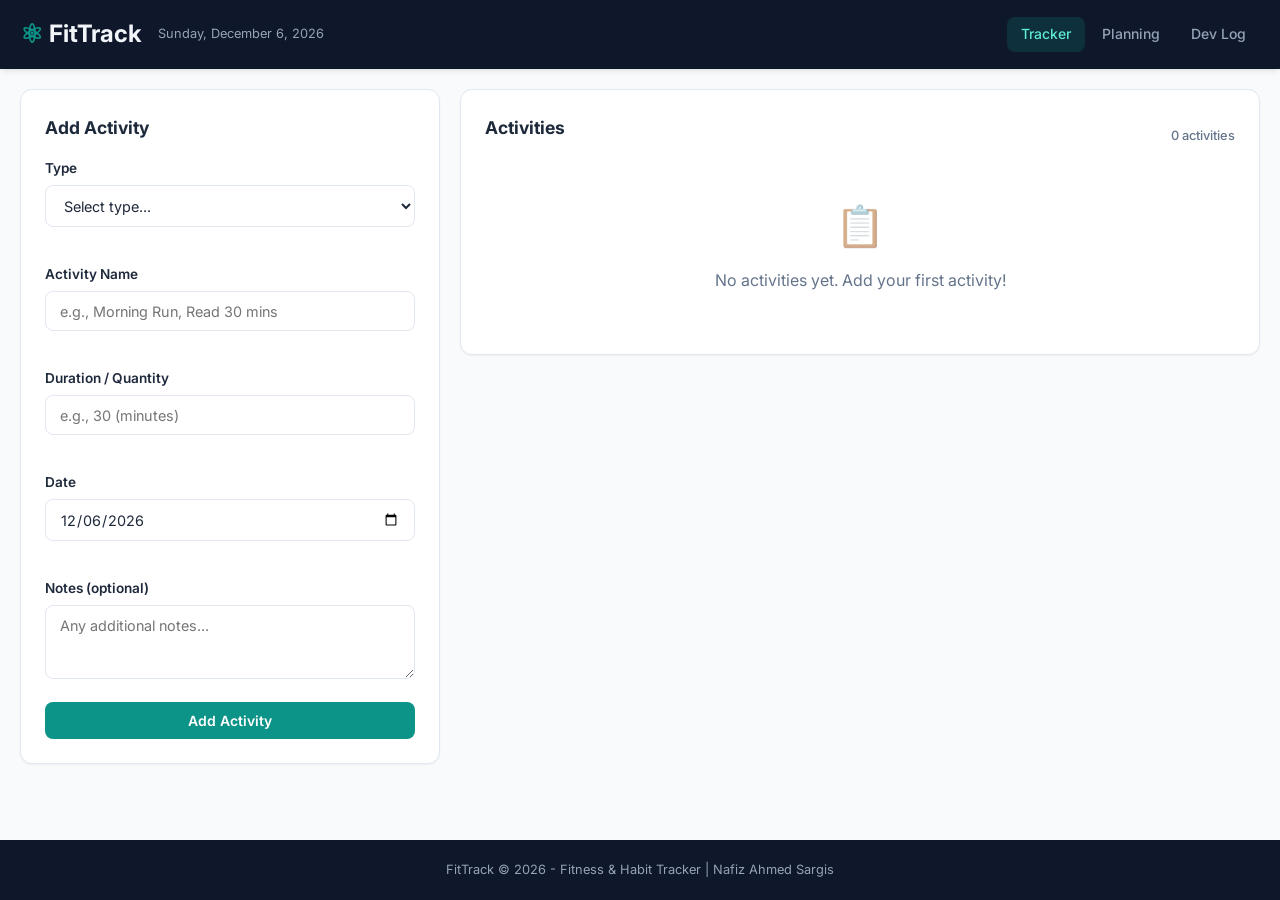
==== index.html @ 8bab639a "Phase 1: add activity form and render in-memory list" ====
<!doctype html>
<html lang="en">
  <head>
    <meta charset="UTF-8" />
    <meta name="viewport" content="width=device-width, initial-scale=1.0" />

    <title>FitTrack - Fitness & Habit Tracker</title>

    <!-- Typography choice: Inter is readable and looks modern for dashboards -->
    <link rel="preconnect" href="https://fonts.googleapis.com" />
    <link rel="preconnect" href="https://fonts.gstatic.com" crossorigin />
    <link
      href="https://fonts.googleapis.com/css2?family=Inter:wght@400;500;600;700&display=swap"
      rel="stylesheet"
    />

    <link rel="stylesheet" href="./css/styles.css" />
  </head>

  <body>
    <!-- Header is sticky so users can switch pages quickly while scrolling -->
    <header class="app-header">
      <div class="header-content">
        <div class="header-left">
          <h1 class="app-title">
            <span class="title-icon">&#9883;</span> FitTrack
          </h1>

          <p class="current-date" id="currentDate"></p>
        </div>

        <nav class="header-nav">
          <a href="./index.html" class="nav-link active">Tracker</a>
          <a href="./planning.html" class="nav-link">Planning</a>
          <a href="./devlog.html" class="nav-link">Dev Log</a>
        </nav>
      </div>
    </header>

    <main class="main-content">
      <!-- Layout: left = create + motivation, right = discover + manage -->
      <div class="content-grid">
        <div class="left-column">
          <section class="card form-card">
            <h2 class="card-title">Add Activity</h2>

            <!-- novalidate = I handle validation myself in JS -->
            <form id="activityForm" novalidate>
              <!-- Activity Type -->
              <div class="form-group">
                <label for="activityType">Type</label>
                <select id="activityType" required>
                  <option value="">Select type...</option>
                  <option value="workout">Workout</option>
                  <option value="habit">Habit</option>
                </select>
                <!-- Error message shown in JS -->
                <span class="error-message" id="typeError"></span>
              </div>

              <!-- Activity Name -->
              <div class="form-group">
                <label for="activityName">Activity Name</label>
                <input
                  type="text"
                  id="activityName"
                  placeholder="e.g., Morning Run, Read 30 mins"
                  required
                />
                <span class="error-message" id="nameError"></span>
              </div>

              <!-- Duration / Quantity -->
              <div class="form-group">
                <label for="activityDuration">Duration / Quantity</label>
                <input
                  type="number"
                  id="activityDuration"
                  placeholder="e.g., 30 (minutes)"
                  min="1"
                  required
                />
                <span class="error-message" id="durationError"></span>
              </div>

              <!-- Date -->
              <div class="form-group">
                <label for="activityDate">Date</label>
                <input type="date" id="activityDate" required />
                <span class="error-message" id="dateError"></span>
              </div>

              <!-- Notes -->
              <div class="form-group">
                <label for="activityNotes">Notes (optional)</label>
                <textarea
                  id="activityNotes"
                  rows="3"
                  placeholder="Any additional notes..."
                ></textarea>
              </div>

              <!-- Submit -->
              <div class="form-actions">
                <button type="submit" class="btn btn-primary">
                  Add Activity
                </button>
              </div>

              <!-- Success message shown after add -->
              <div
                class="success-message"
                id="successMessage"
                style="display: none"
              ></div>
            </form>
          </section>
        </div>

        <!-- Right column: list -->
        <div class="right-column">
          <section class="card activities-card">
            <div class="activities-header">
              <h2 class="card-title">Activities</h2>

              <!-- I update this count in JS -->
              <span class="activity-count" id="activityCount"
                >0 activities</span
              >
            </div>

            <!-- This container is filled by JS -->
            <div class="activities-list" id="activitiesList">
              <!-- Default empty state -->
              <div class="empty-state" id="emptyState">
                <span class="empty-icon">&#128203;</span>
                <p>No activities yet. Add your first activity!</p>
              </div>
            </div>
          </section>
        </div>
      </div>
    </main>

    <footer class="app-footer">
      <p>FitTrack &copy; 2026 - Fitness & Habit Tracker | Nafiz Ahmed Sargis</p>
    </footer>

    <script type="module" src="./js/app.js"></script>
  </body>
</html>
---- css/styles.css ----
/* ==========================================================
   FitTrack (Phase 1)
   - I’m starting with a clean base UI: header + form + list
   - Later phases will add more styling (stats, filters, goals…)
   ========================================================== */

/* Design variables (easy to change colors in one place) */
:root {
  --color-bg: #f8fafc;
  --color-card: #ffffff;
  --color-header: #0f172a;
  --color-header-text: #f1f5f9;
  --color-text: #1e293b;
  --color-text-secondary: #64748b;
  --color-border: #e2e8f0;

  --color-primary: #0d9488;
  --color-danger: #ef4444;

  --shadow-sm: 0 1px 2px rgba(0, 0, 0, 0.05);
  --shadow-md: 0 4px 6px -1px rgba(0, 0, 0, 0.07),
    0 2px 4px -2px rgba(0, 0, 0, 0.05);

  --radius: 12px;
  --radius-sm: 8px;

  --font-family: 'Inter', -apple-system, BlinkMacSystemFont, 'Segoe UI', sans-serif;
}

/* Simple reset so spacing is consistent in all browsers */
*,
*::before,
*::after {
  box-sizing: border-box;
  margin: 0;
  padding: 0;
}

/* Overall page layout: header + main + footer */
body {
  font-family: var(--font-family);
  background: var(--color-bg);
  color: var(--color-text);
  line-height: 1.6;

  /* flex column lets footer sit at bottom when page is short */
  min-height: 100vh;
  display: flex;
  flex-direction: column;
}

/* Header stays visible while scrolling (nice app feeling) */
.app-header {
  background: var(--color-header);
  color: var(--color-header-text);
  padding: 0 1.25rem;
  position: sticky;
  top: 0;
  z-index: 100;
  box-shadow: var(--shadow-md);
}

.header-content {
  max-width: 1280px;
  margin: 0 auto;
  padding: 0.875rem 0;

  display: flex;
  align-items: center;
  justify-content: space-between;
  flex-wrap: wrap;
  gap: 0.5rem;
}

.header-left {
  display: flex;
  align-items: center;
  gap: 1rem;
}

.app-title {
  font-size: 1.5rem;
  font-weight: 700;
  display: inline-flex;
  align-items: center;
  gap: 0.35rem;
}

.title-icon {
  font-size: 1.6rem;
  color: var(--color-primary);
}

.current-date {
  font-size: 0.8rem;
  color: #94a3b8;
}

.header-nav {
  display: flex;
  gap: 0.25rem;
}

.nav-link {
  color: #94a3b8;
  text-decoration: none;
  padding: 0.4rem 0.85rem;
  border-radius: var(--radius-sm);
  font-size: 0.875rem;
  font-weight: 500;
}

.nav-link.active {
  background: rgba(13, 148, 136, 0.2);
  color: #5eead4;
}

/* Main area centers content and adds padding */
.main-content {
  max-width: 1280px;
  margin: 0 auto;
  padding: 1.25rem;
  width: 100%;
  flex: 1; /* pushes footer down */
}

/* Mobile-first: stack columns */
.content-grid {
  display: flex;
  flex-direction: column;
  gap: 1.25rem;
}

/* Card is the main UI pattern in this app */
.card {
  background: var(--color-card);
  border-radius: var(--radius);
  padding: 1.5rem;
  box-shadow: var(--shadow-sm);
  border: 1px solid var(--color-border);
}

.card-title {
  font-size: 1.1rem;
  font-weight: 700;
  margin-bottom: 1rem;
}

/* Form styles */
.form-group {
  margin-bottom: 1rem;
}

.form-group label {
  display: block;
  font-size: 0.85rem;
  font-weight: 600;
  margin-bottom: 0.35rem;
}

.form-group input,
.form-group select,
.form-group textarea {
  width: 100%;
  padding: 0.65rem 0.85rem;
  border: 1.5px solid var(--color-border);
  border-radius: var(--radius-sm);
  font-family: var(--font-family);
  font-size: 0.9rem;
  background: var(--color-card);
  color: var(--color-text);
}

.form-group textarea {
  resize: vertical; /* user can expand notes */
  min-height: 70px;
}

/* I keep a reserved space so layout doesn't jump when showing errors */
.error-message {
  display: block;
  font-size: 0.78rem;
  color: var(--color-danger);
  margin-top: 0.3rem;
  min-height: 1rem;
}

.success-message {
  background: #d1fae5;
  color: #065f46;
  padding: 0.65rem 1rem;
  border-radius: var(--radius-sm);
  font-size: 0.85rem;
  margin-top: 0.75rem;
  font-weight: 500;
  text-align: center;
}

/* Button styles (basic for now, will get nicer later) */
.btn {
  display: inline-flex;
  align-items: center;
  justify-content: center;
  padding: 0.6rem 1.25rem;
  border: none;
  border-radius: var(--radius-sm);
  font-family: var(--font-family);
  font-size: 0.875rem;
  font-weight: 600;
  cursor: pointer;
}

.btn-primary {
  background: var(--color-primary);
  color: white;
}

.form-actions {
  display: flex;
  gap: 0.75rem;
}
.form-actions .btn {
  flex: 1;
}

/* Activities list */
.activities-header {
  display: flex;
  align-items: center;
  justify-content: space-between;
}

.activity-count {
  font-size: 0.8rem;
  color: var(--color-text-secondary);
  font-weight: 500;
}

.activities-list {
  display: flex;
  flex-direction: column;
  gap: 0.65rem;
}

.activity-card {
  border: 1px solid var(--color-border);
  border-radius: var(--radius-sm);
  padding: 1rem 1.1rem;
  background: var(--color-bg);
}

.activity-card-title {
  font-weight: 600;
  font-size: 0.95rem;
}

.activity-card-details {
  margin-top: 0.35rem;
  display: flex;
  flex-wrap: wrap;
  gap: 0.85rem;
  font-size: 0.82rem;
  color: var(--color-text-secondary);
}

/* Empty state helps user understand what to do */
.empty-state {
  text-align: center;
  padding: 2.25rem 1rem;
  color: var(--color-text-secondary);
}

.empty-icon {
  font-size: 2.5rem;
  display: block;
  margin-bottom: 0.65rem;
  opacity: 0.6;
}

/* Docs page layout (planning + devlog) */
.docs-content {
  max-width: 820px;
}

.doc-container {
  background: var(--color-card);
  border-radius: var(--radius);
  padding: 2rem;
  box-shadow: var(--shadow-sm);
  border: 1px solid var(--color-border);
}

.doc-title {
  font-size: 1.6rem;
  font-weight: 700;
  margin-bottom: 1.75rem;
  padding-bottom: 0.75rem;
  border-bottom: 2px solid var(--color-border);
}

.doc-section {
  margin-bottom: 2rem;
}

.log-entry {
  background: var(--color-bg);
  border-radius: var(--radius-sm);
  padding: 1.25rem;
  border: 1px solid var(--color-border);
}

.log-date {
  display: inline-block;
  background: var(--color-primary);
  color: white;
  padding: 0.15rem 0.65rem;
  border-radius: 20px;
  font-size: 0.75rem;
  font-weight: 600;
  margin-bottom: 0.65rem;
}

/* Footer matches header (simple app frame) */
.app-footer {
  background: var(--color-header);
  color: #94a3b8;
  text-align: center;
  padding: 1.25rem;
  font-size: 0.8rem;
  margin-top: 2rem;
}

/* Desktop: switch into two columns */
@media (min-width: 900px) {
  .content-grid {
    flex-direction: row;
  }

  .left-column {
    flex: 0 0 420px;
  }

  .right-column {
    flex: 1;
  }
}
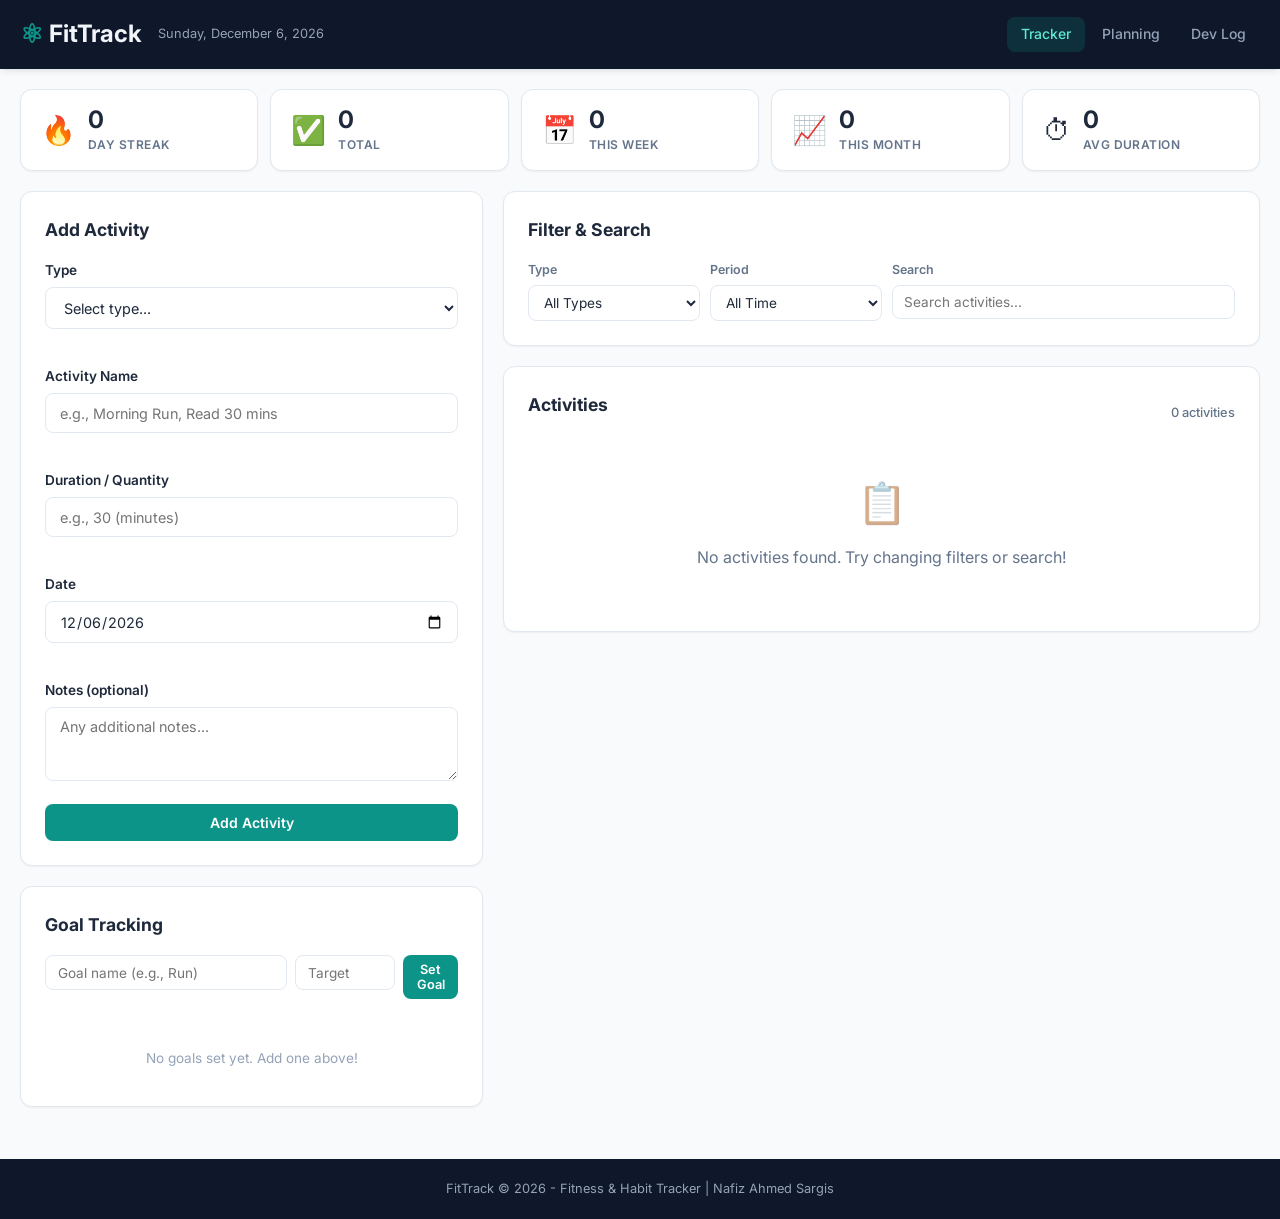
==== commit 5a53978b: "Phase 7: add goals with progress bars and streak counter" ====
--- a/index.html
+++ b/index.html
@@ -36,17 +36,60 @@
         </nav>
       </div>
     </header>
-
+    <!-- Layout: left = create + motivation, right = discover + manage -->
     <main class="main-content">
-      <!-- Layout: left = create + motivation, right = discover + manage -->
+      <!-- Streak + quick stats bar -->
+      <section class="stats-bar" id="statsBar">
+        <div class="stats-item">
+          <span class="stats-icon">&#128293;</span>
+          <div class="stats-info">
+            <span class="stats-number" id="statStreak">0</span>
+            <span class="stats-label">Day Streak</span>
+          </div>
+        </div>
+
+        <div class="stats-item">
+          <span class="stats-icon">&#9989;</span>
+          <div class="stats-info">
+            <span class="stats-number" id="statTotal">0</span>
+            <span class="stats-label">Total</span>
+          </div>
+        </div>
+
+        <div class="stats-item">
+          <span class="stats-icon">&#128197;</span>
+          <div class="stats-info">
+            <span class="stats-number" id="statWeekly">0</span>
+            <span class="stats-label">This Week</span>
+          </div>
+        </div>
+
+        <div class="stats-item">
+          <span class="stats-icon">&#128200;</span>
+          <div class="stats-info">
+            <span class="stats-number" id="statMonthly">0</span>
+            <span class="stats-label">This Month</span>
+          </div>
+        </div>
+
+        <div class="stats-item">
+          <span class="stats-icon">&#9201;</span>
+          <div class="stats-info">
+            <span class="stats-number" id="statAvgDuration">0</span>
+            <span class="stats-label">Avg Duration</span>
+          </div>
+        </div>
+      </section>
+
       <div class="content-grid">
         <div class="left-column">
           <section class="card form-card">
-            <h2 class="card-title">Add Activity</h2>
+            <h2 class="card-title" id="formTitle">Add Activity</h2>
 
             <!-- novalidate = I handle validation myself in JS -->
             <form id="activityForm" novalidate>
               <!-- Activity Type -->
+              <input type="hidden" id="editId" value="" />
               <div class="form-group">
                 <label for="activityType">Type</label>
                 <select id="activityType" required>
@@ -102,8 +145,17 @@
 
               <!-- Submit -->
               <div class="form-actions">
-                <button type="submit" class="btn btn-primary">
+                <button type="submit" class="btn btn-primary" id="submitBtn">
                   Add Activity
+                </button>
+                <!--cancel appears only while editing -->
+                <button
+                  type="button"
+                  class="btn btn-secondary"
+                  id="cancelBtn"
+                  style="display: none"
+                >
+                  Cancel
                 </button>
               </div>
 
@@ -115,10 +167,75 @@
               ></div>
             </form>
           </section>
+
+          <!-- Goals -->
+          <section class="card goals-card">
+            <h2 class="card-title">Goal Tracking</h2>
+
+            <form id="goalForm" class="goal-form">
+              <!-- Simple inline row because it's a small form -->
+              <div class="form-row">
+                <input
+                  type="text"
+                  id="goalName"
+                  placeholder="Goal name (e.g., Run)"
+                  required
+                />
+                <input
+                  type="number"
+                  id="goalTarget"
+                  placeholder="Target"
+                  min="1"
+                  required
+                />
+                <button type="submit" class="btn btn-primary btn-small">
+                  Set Goal
+                </button>
+              </div>
+
+              <span class="error-message" id="goalError"></span>
+            </form>
+
+            <!-- JS renders goal items here -->
+            <div class="goals-list" id="goalsList"></div>
+          </section>
         </div>
 
         <!-- Right column: list -->
         <div class="right-column">
+          <!-- Filter -->
+          <section class="card filter-card">
+            <h2 class="card-title">Filter & Search</h2>
+            <div class="filter-controls">
+              <div class="filter-group">
+                <label for="filterType">Type</label>
+                <select id="filterType">
+                  <option value="all">All Types</option>
+                  <option value="workout">Workouts</option>
+                  <option value="habit">Habits</option>
+                </select>
+              </div>
+
+              <div class="filter-group">
+                <label for="filterDate">Period</label>
+                <select id="filterDate">
+                  <option value="all">All Time</option>
+                  <option value="week">This Week</option>
+                  <option value="month">This Month</option>
+                </select>
+              </div>
+
+              <!-- search -->
+              <div class="filter-group filter-search">
+                <label for="searchInput">Search</label>
+                <input
+                  type="search"
+                  id="searchInput"
+                  placeholder="Search activities..."
+                />
+              </div>
+            </div>
+          </section>
           <section class="card activities-card">
             <div class="activities-header">
               <h2 class="card-title">Activities</h2>
--- a/css/styles.css
+++ b/css/styles.css
@@ -2,6 +2,31 @@
    FitTrack (Phase 1)
    - I’m starting with a clean base UI: header + form + list
    - Later phases will add more styling (stats, filters, goals…)
+
+   FitTrack - Phase 2 Styles
+   I am still keeping CSS simple because I want functionality
+   first. Phase 2 adds styles for:
+   - Delete button on activity cards
+   - Card header layout (title on left, actions on right)
+
+   FitTrack - Phase 4 Styles
+   Phase 4 adds:
+   - Edit button on activity cards
+   - Secondary button (Cancel)
+   - Card action button row feels more "app-like"
+
+   FitTrack - Phase 5 Styles
+   Phase 5 adds:
+   - A quick stats bar (Total/Week/Month/Avg Duration)
+
+   FitTrack - Phase 6 Styles
+   Phase 6 adds:
+   - Filter/Search card styling (select inputs + search box)
+
+   FitTrack - Phase 7 Styles
+   Phase 7 adds:
+   - Goal card styling + progress bars
+   - Streak tile added to the stats bar
    ========================================================== */
 
 /* Design variables (easy to change colors in one place) */
@@ -15,16 +40,25 @@
   --color-border: #e2e8f0;
 
   --color-primary: #0d9488;
+
+  /* Phase 2: delete button colors */
   --color-danger: #ef4444;
+  --color-danger-hover: #dc2626;
+
+  /* Phase 4: a neutral secondary button */
+  --color-secondary: #e2e8f0;
+  --color-secondary-hover: #cbd5e1;
+  --color-success: #10b981;
 
   --shadow-sm: 0 1px 2px rgba(0, 0, 0, 0.05);
-  --shadow-md: 0 4px 6px -1px rgba(0, 0, 0, 0.07),
-    0 2px 4px -2px rgba(0, 0, 0, 0.05);
+  --shadow-md:
+    0 4px 6px -1px rgba(0, 0, 0, 0.07), 0 2px 4px -2px rgba(0, 0, 0, 0.05);
 
   --radius: 12px;
   --radius-sm: 8px;
 
-  --font-family: 'Inter', -apple-system, BlinkMacSystemFont, 'Segoe UI', sans-serif;
+  --font-family:
+    "Inter", -apple-system, BlinkMacSystemFont, "Segoe UI", sans-serif;
 }
 
 /* Simple reset so spacing is consistent in all browsers */
@@ -124,6 +158,51 @@
   flex: 1; /* pushes footer down */
 }
 
+/* Phase 5: stats bar */
+.stats-bar {
+  display: grid;
+  /* stats bar now wraps naturally on small screens */
+  grid-template-columns: repeat(auto-fit, minmax(150px, 1fr));
+  gap: 0.75rem;
+  margin-bottom: 1.25rem;
+}
+
+.stats-item {
+  background: var(--color-card);
+  border-radius: var(--radius);
+  padding: 1rem 1.25rem;
+  display: flex;
+  align-items: center;
+  gap: 0.75rem;
+  box-shadow: var(--shadow-sm);
+  border: 1px solid var(--color-border);
+}
+
+.stats-icon {
+  font-size: 1.75rem;
+  line-height: 1;
+}
+
+.stats-info {
+  display: flex;
+  flex-direction: column;
+}
+
+.stats-number {
+  font-size: 1.5rem;
+  font-weight: 700;
+  line-height: 1.2;
+  color: var(--color-text);
+}
+
+.stats-label {
+  font-size: 0.75rem;
+  color: var(--color-text-secondary);
+  font-weight: 600;
+  text-transform: uppercase;
+  letter-spacing: 0.04em;
+}
+
 /* Mobile-first: stack columns */
 .content-grid {
   display: flex;
@@ -215,12 +294,168 @@
   color: white;
 }
 
+/* Phase 2: delete button */
+.btn-danger {
+  background: var(--color-danger);
+  color: white;
+}
+.btn-danger:hover {
+  background: var(--color-danger-hover);
+}
+
+.btn-small {
+  padding: 0.45rem 0.85rem;
+  font-size: 0.8rem;
+}
+
+/* Small buttons that sit inside cards */
+/* cancel button */
+.btn-secondary {
+  background: var(--color-secondary);
+  color: var(--color-text);
+}
+.btn-secondary:hover {
+  background: var(--color-secondary-hover);
+}
+.btn-icon {
+  padding: 0.4rem 0.55rem;
+  font-size: 0.85rem;
+  border-radius: 6px;
+}
+
 .form-actions {
   display: flex;
   gap: 0.75rem;
 }
 .form-actions .btn {
   flex: 1;
+}
+
+/* Goal form row */
+.goal-form {
+  margin-bottom: 1rem;
+}
+
+.form-row {
+  display: flex;
+  gap: 0.5rem;
+  align-items: flex-start;
+}
+
+.form-row input {
+  flex: 1;
+  padding: 0.55rem 0.75rem;
+  border: 1.5px solid var(--color-border);
+  border-radius: var(--radius-sm);
+  font-family: var(--font-family);
+  font-size: 0.85rem;
+  color: var(--color-text);
+  background: var(--color-card);
+}
+
+.form-row input[type="number"] {
+  max-width: 100px;
+}
+
+/* Goal item */
+.goal-item {
+  padding: 0.85rem;
+  border: 1px solid var(--color-border);
+  border-radius: var(--radius-sm);
+  margin-bottom: 0.65rem;
+  background: var(--color-bg);
+}
+
+.goal-header {
+  display: flex;
+  justify-content: space-between;
+  align-items: center;
+  margin-bottom: 0.5rem;
+}
+
+.goal-name {
+  font-weight: 600;
+  font-size: 0.88rem;
+}
+
+.goal-progress-text {
+  font-size: 0.78rem;
+  color: var(--color-text-secondary);
+  font-weight: 600;
+}
+
+/* Progress bar */
+.progress-bar-container {
+  background: var(--color-border);
+  border-radius: 20px;
+  height: 10px;
+  overflow: hidden;
+}
+
+.progress-bar {
+  height: 100%;
+  border-radius: 20px;
+  background: linear-gradient(90deg, var(--color-primary), #14b8a6);
+  transition: width 0.3s ease;
+}
+
+.progress-bar.complete {
+  background: linear-gradient(90deg, var(--color-success), #34d399);
+}
+
+.goal-delete {
+  background: none;
+  border: none;
+  color: var(--color-text-secondary);
+  cursor: pointer;
+  font-size: 1.1rem;
+  padding: 0.1rem 0.3rem;
+  border-radius: 4px;
+  line-height: 1;
+}
+
+.goal-delete:hover {
+  color: var(--color-danger);
+}
+
+/* Phase 6: Filter/Search card */
+.filter-controls {
+  display: flex;
+  flex-wrap: wrap;
+  gap: 0.65rem;
+}
+
+/* Each filter group is a mini block: label + input */
+.filter-group {
+  flex: 1;
+  min-width: 120px;
+}
+
+.filter-group label {
+  display: block;
+  font-size: 0.78rem;
+  font-weight: 600;
+  margin-bottom: 0.3rem;
+  color: var(--color-text-secondary);
+}
+
+/* Inputs inside filter area: slightly smaller padding */
+.filter-group select,
+.filter-group input {
+  width: 100%;
+  padding: 0.5rem 0.7rem;
+  border: 1.5px solid var(--color-border);
+  border-radius: var(--radius-sm);
+  font-family: var(--font-family);
+  font-size: 0.85rem;
+  color: var(--color-text);
+  background: var(--color-card);
+}
+
+/* Search takes more width */
+.filter-search {
+  flex: 2;
+  min-width: 180px;
 }
 
 /* Activities list */
@@ -249,9 +484,23 @@
   background: var(--color-bg);
 }
 
+/* Phase 2: header row inside the card */
+.activity-card-header {
+  display: flex;
+  justify-content: space-between;
+  align-items: flex-start;
+  gap: 0.75rem;
+}
+
 .activity-card-title {
   font-weight: 600;
   font-size: 0.95rem;
+}
+
+.activity-card-actions {
+  display: flex;
+  gap: 0.4rem;
+  flex-shrink: 0;
 }
 
 .activity-card-details {
@@ -331,6 +580,13 @@
 }
 
 /* Desktop: switch into two columns */
+@media (min-width: 640px) {
+  /* Stats bar becomes 4 columns on tablet+ */
+  .stats-bar {
+    grid-template-columns: repeat(auto-fit, minmax(180px, 1fr));
+  }
+}
+
 @media (min-width: 900px) {
   .content-grid {
     flex-direction: row;
@@ -338,9 +594,15 @@
 
   .left-column {
     flex: 0 0 420px;
+    display: flex;
+    flex-direction: column;
+    gap: 1.25rem;
   }
 
   .right-column {
     flex: 1;
+    display: flex;
+    flex-direction: column;
+    gap: 1.25rem;
   }
 }
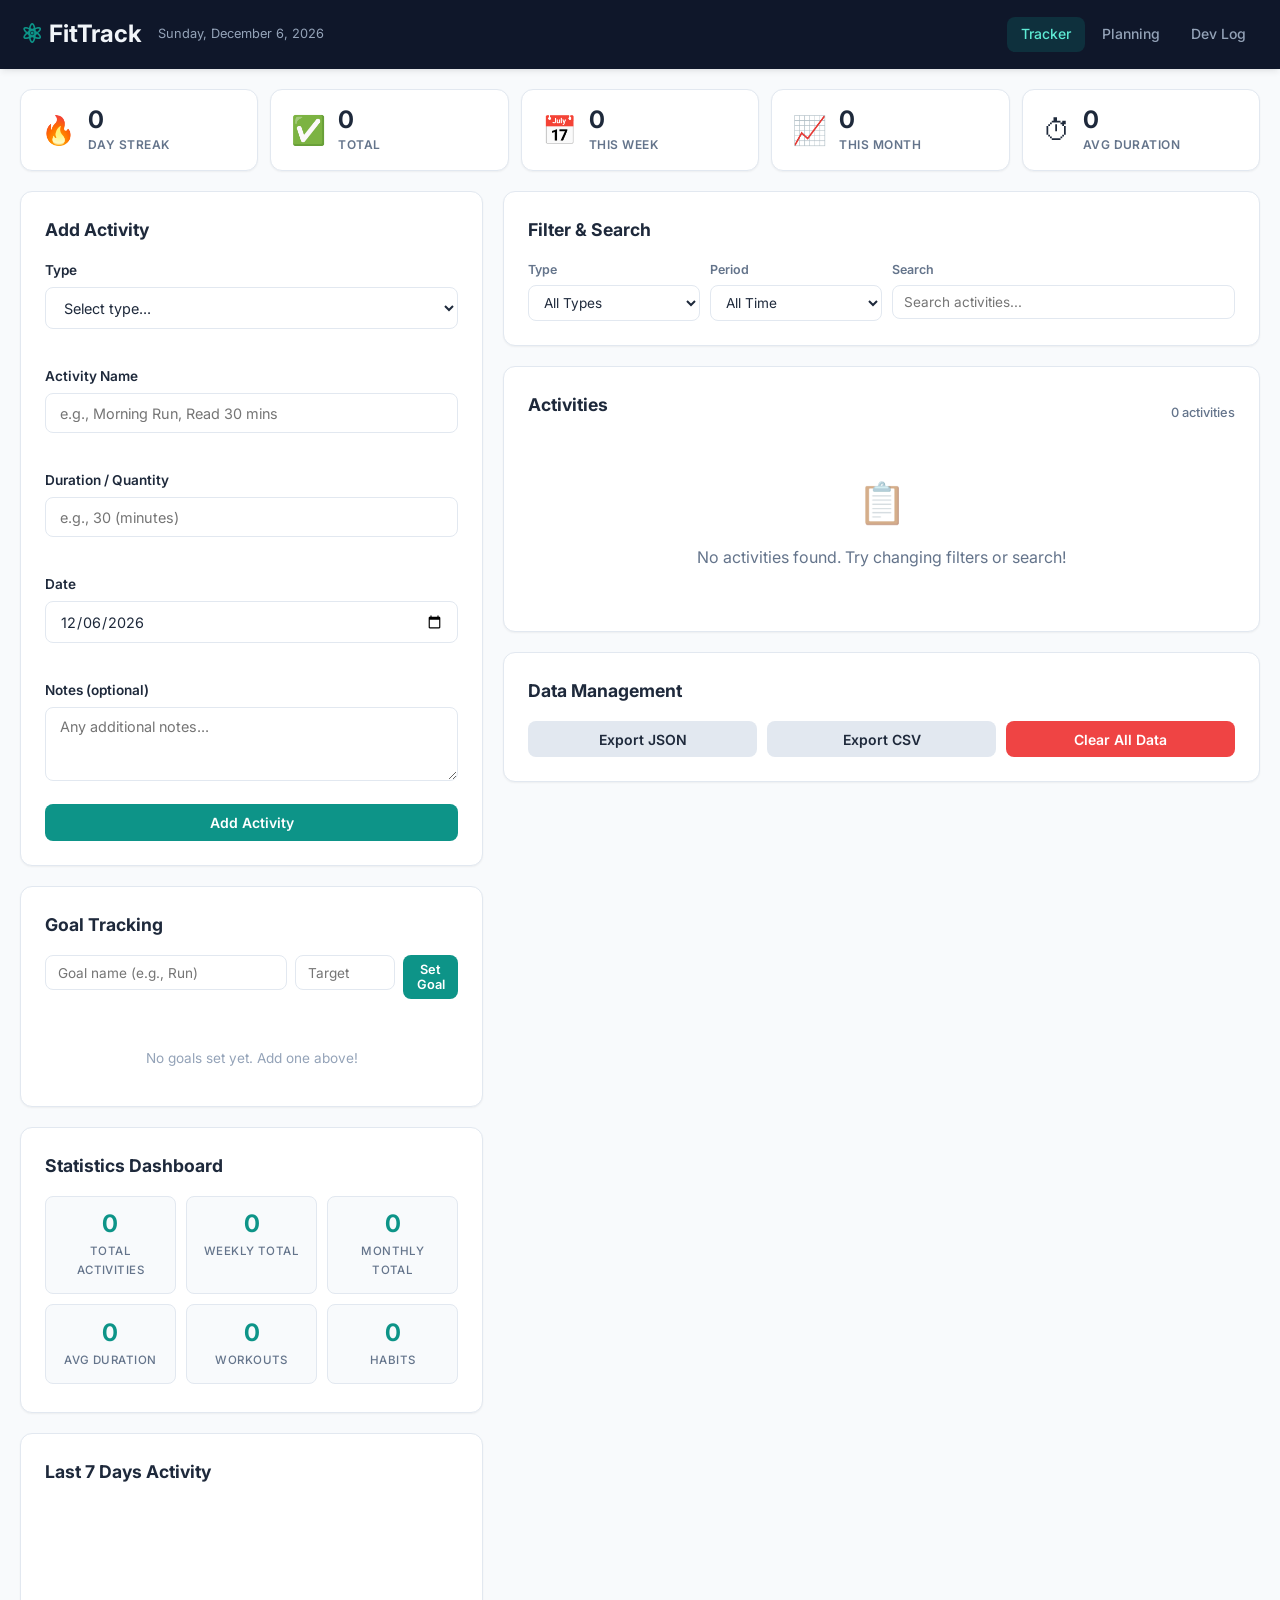
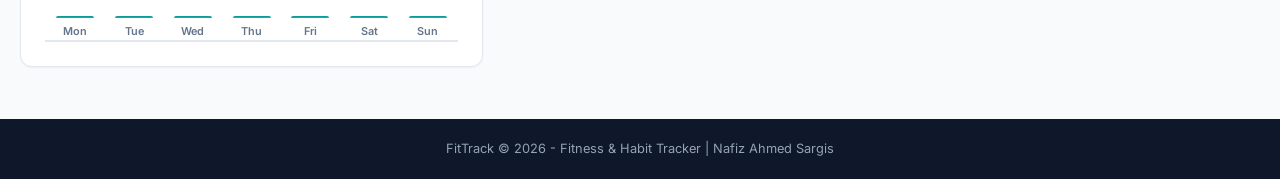
==== commit e632efb8: "Phase 9: add Export JSON/CSV, confirmation modal and final touch" ====
--- a/index.html
+++ b/index.html
@@ -199,6 +199,44 @@
             <!-- JS renders goal items here -->
             <div class="goals-list" id="goalsList"></div>
           </section>
+
+          <!-- Statistics Dashboard -->
+          <section class="card stats-dashboard-card">
+            <h2 class="card-title">Statistics Dashboard</h2>
+
+            <div class="stats-grid">
+              <div class="stat-box">
+                <span class="stat-value" id="dashTotal">0</span>
+                <span class="stat-label">Total Activities</span>
+              </div>
+              <div class="stat-box">
+                <span class="stat-value" id="dashWeekly">0</span>
+                <span class="stat-label">Weekly Total</span>
+              </div>
+              <div class="stat-box">
+                <span class="stat-value" id="dashMonthly">0</span>
+                <span class="stat-label">Monthly Total</span>
+              </div>
+              <div class="stat-box">
+                <span class="stat-value" id="dashAvgDuration">0</span>
+                <span class="stat-label">Avg Duration</span>
+              </div>
+              <div class="stat-box">
+                <span class="stat-value" id="dashWorkouts">0</span>
+                <span class="stat-label">Workouts</span>
+              </div>
+              <div class="stat-box">
+                <span class="stat-value" id="dashHabits">0</span>
+                <span class="stat-label">Habits</span>
+              </div>
+            </div>
+          </section>
+
+          <!-- Weekly chart -->
+          <section class="card chart-card">
+            <h2 class="card-title">Last 7 Days Activity</h2>
+            <div class="bar-chart" id="weeklyChart"></div>
+          </section>
         </div>
 
         <!-- Right column: list -->
@@ -255,9 +293,36 @@
               </div>
             </div>
           </section>
+
+          <!-- Data tools -->
+          <section class="card data-card">
+            <h2 class="card-title">Data Management</h2>
+            <div class="data-actions">
+              <button class="btn btn-secondary" id="exportJsonBtn">
+                Export JSON
+              </button>
+              <button class="btn btn-secondary" id="exportCsvBtn">
+                Export CSV
+              </button>
+              <button class="btn btn-danger" id="clearAllBtn">
+                Clear All Data
+              </button>
+            </div>
+          </section>
         </div>
       </div>
     </main>
+
+    <!-- confirmation modal for destructive actions -->
+    <div class="modal-overlay" id="confirmModal" style="display: none">
+      <div class="modal">
+        <p class="modal-message" id="modalMessage">Are you sure?</p>
+        <div class="modal-actions">
+          <button class="btn btn-danger" id="modalConfirm">Confirm</button>
+          <button class="btn btn-secondary" id="modalCancel">Cancel</button>
+        </div>
+      </div>
+    </div>
 
     <footer class="app-footer">
       <p>FitTrack &copy; 2026 - Fitness & Habit Tracker | Nafiz Ahmed Sargis</p>
--- a/css/styles.css
+++ b/css/styles.css
@@ -27,7 +27,18 @@
    Phase 7 adds:
    - Goal card styling + progress bars
    - Streak tile added to the stats bar
-   ========================================================== */
+
+   FitTrack - Phase 8 Styles
+   Phase 8 adds:
+   - Weekly bar chart 
+   - Statistics Dashboard grid layout
+
+   FirTrack - Phase 9 Styles
+   Phase 9 adds:
+   - Data Management buttons
+   - Confirmation modal 
+   - Small animation + focus styles
+      ========================================================== */
 
 /* Design variables (easy to change colors in one place) */
 :root {
@@ -50,9 +61,15 @@
   --color-secondary-hover: #cbd5e1;
   --color-success: #10b981;
 
+  /* Phase 8: type colors for chart/visuals */
+  --color-workout: #0d9488;
+  --color-habit: #7c3aed;
+
   --shadow-sm: 0 1px 2px rgba(0, 0, 0, 0.05);
   --shadow-md:
     0 4px 6px -1px rgba(0, 0, 0, 0.07), 0 2px 4px -2px rgba(0, 0, 0, 0.05);
+  --shadow-lg:
+    0 10px 15px -3px rgba(0, 0, 0, 0.08), 0 4px 6px -4px rgba(0, 0, 0, 0.05);
 
   --radius: 12px;
   --radius-sm: 8px;
@@ -68,6 +85,10 @@
   box-sizing: border-box;
   margin: 0;
   padding: 0;
+}
+
+html {
+  scroll-behavior: smooth;
 }
 
 /* Overall page layout: header + main + footer */
@@ -142,6 +163,14 @@
   border-radius: var(--radius-sm);
   font-size: 0.875rem;
   font-weight: 500;
+  transition:
+    background 0.2s,
+    color 0.2s;
+}
+
+.nav-link:hover {
+  background: rgba(255, 255, 255, 0.08);
+  color: #e2e8f0;
 }
 
 .nav-link.active {
@@ -176,6 +205,14 @@
   gap: 0.75rem;
   box-shadow: var(--shadow-sm);
   border: 1px solid var(--color-border);
+  transition:
+    transform 0.15s,
+    box-shadow 0.15s;
+}
+
+.stats-item:hover {
+  transform: translateY(-1px);
+  box-shadow: var(--shadow-md);
 }
 
 .stats-icon {
@@ -248,6 +285,17 @@
   font-size: 0.9rem;
   background: var(--color-card);
   color: var(--color-text);
+  transition:
+    border-color 0.2s,
+    box-shadow 0.2s;
+}
+
+.form-group input:focus,
+.form-group select:focus,
+.form-group textarea:focus {
+  outline: none;
+  border-color: var(--color-primary);
+  box-shadow: 0 0 0 3px rgba(13, 148, 136, 0.12);
 }
 
 .form-group textarea {
@@ -287,11 +335,23 @@
   font-size: 0.875rem;
   font-weight: 600;
   cursor: pointer;
+  transition:
+    background 0.2s,
+    transform 0.1s,
+    box-shadow 0.2s;
+}
+
+.btn:active {
+  transform: scale(0.97);
 }
 
 .btn-primary {
   background: var(--color-primary);
   color: white;
+}
+
+.btn-primary:hover {
+  box-shadow: var(--shadow-sm);
 }
 
 /* Phase 2: delete button */
@@ -482,6 +542,14 @@
   border-radius: var(--radius-sm);
   padding: 1rem 1.1rem;
   background: var(--color-bg);
+  transition:
+    box-shadow 0.2s,
+    transform 0.15s;
+}
+
+.activity-card:hover {
+  box-shadow: var(--shadow-md);
+  transform: translateY(-1px);
 }
 
 /* Phase 2: header row inside the card */
@@ -524,6 +592,146 @@
   display: block;
   margin-bottom: 0.65rem;
   opacity: 0.6;
+}
+
+/* STATISTICS DASHBOARD */
+
+.stats-grid {
+  display: grid;
+  grid-template-columns: repeat(2, 1fr);
+  gap: 0.65rem;
+  margin-bottom: 0.25rem;
+}
+
+.stat-box {
+  background: var(--color-bg);
+  border-radius: var(--radius-sm);
+  padding: 0.85rem;
+  text-align: center;
+  border: 1px solid var(--color-border);
+}
+
+.stat-value {
+  display: block;
+  font-size: 1.5rem;
+  font-weight: 700;
+  color: var(--color-primary);
+  line-height: 1.2;
+}
+
+.stat-label {
+  display: block;
+  font-size: 0.72rem;
+  color: var(--color-text-secondary);
+  text-transform: uppercase;
+  letter-spacing: 0.04em;
+  font-weight: 500;
+  margin-top: 0.2rem;
+}
+
+/* Phase 8: Weekly bar chart */
+.bar-chart {
+  display: flex;
+  align-items: flex-end;
+  gap: 0.4rem;
+  height: 140px;
+  padding: 0 0.25rem;
+  border-bottom: 2px solid var(--color-border);
+}
+
+.bar-column {
+  flex: 1;
+  display: flex;
+  flex-direction: column;
+  align-items: center;
+  gap: 0.3rem;
+  height: 100%;
+  justify-content: flex-end;
+}
+
+.bar {
+  width: 100%;
+  max-width: 38px;
+  border-radius: 4px 4px 0 0;
+  transition: height 0.4s ease;
+  min-height: 2px;
+}
+
+.bar.workout-bar {
+  background: linear-gradient(180deg, var(--color-workout), #14b8a6);
+}
+
+.bar.habit-bar {
+  background: linear-gradient(180deg, var(--color-habit), #a78bfa);
+}
+
+.bar.mixed-bar {
+  background: linear-gradient(180deg, var(--color-primary), #06b6d4);
+}
+
+.bar-label {
+  font-size: 0.68rem;
+  color: var(--color-text-secondary);
+  font-weight: 600;
+}
+
+.bar-value {
+  font-size: 0.68rem;
+  color: var(--color-text);
+  font-weight: 700;
+}
+
+/* Phase 8: Data management buttons */
+.data-actions {
+  display: flex;
+  gap: 0.65rem;
+  flex-wrap: wrap;
+}
+
+.data-actions .btn {
+  flex: 1;
+  min-width: 120px;
+}
+
+/* Phase 8: Modal */
+.modal-overlay {
+  position: fixed;
+  inset: 0;
+  background: rgba(0, 0, 0, 0.5);
+  display: flex;
+  align-items: center;
+  justify-content: center;
+  z-index: 1000;
+  padding: 1rem;
+  animation: fadeIn 0.15s ease;
+}
+
+.modal {
+  background: var(--color-card);
+  border-radius: var(--radius);
+  padding: 1.75rem;
+  max-width: 420px;
+  width: 100%;
+  box-shadow: var(--shadow-lg);
+  animation: slideUp 0.2s ease;
+}
+
+.modal-message {
+  font-size: 1rem;
+  font-weight: 600;
+  margin-bottom: 1.25rem;
+  color: var(--color-text);
+  text-align: center;
+  line-height: 1.5;
+}
+
+.modal-actions {
+  display: flex;
+  gap: 0.65rem;
+}
+
+.modal-actions .btn {
+  flex: 1;
 }
 
 /* Docs page layout (planning + devlog) */
@@ -541,7 +749,7 @@
 
 .doc-title {
   font-size: 1.6rem;
-  font-weight: 700;
+  font-weight: 800;
   margin-bottom: 1.75rem;
   padding-bottom: 0.75rem;
   border-bottom: 2px solid var(--color-border);
@@ -555,6 +763,7 @@
   background: var(--color-bg);
   border-radius: var(--radius-sm);
   padding: 1.25rem;
+  margin-bottom: 1rem;
   border: 1px solid var(--color-border);
 }
 
@@ -565,8 +774,101 @@
   padding: 0.15rem 0.65rem;
   border-radius: 20px;
   font-size: 0.75rem;
+  font-weight: 700;
+  margin-bottom: 0.65rem;
+}
+
+/* Planning Page Layout */
+
+.wireframe-block {
+  margin-bottom: 1.5rem;
+}
+
+.wireframe-image {
+  width: 100%;
+  max-width: none;
+}
+
+.design-choice {
+  margin-bottom: 1rem;
+}
+
+.code-block {
+  background: #1e293b;
+  color: #e2e8f0;
+  padding: 1rem 1.25rem;
+  border-radius: var(--radius-sm);
+  font-family: "Menlo", "Consolas", monospace;
+  font-size: 0.82rem;
+  overflow-x: auto;
+  line-height: 1.6;
+  margin: 0.75rem 0;
+  white-space: pre;
+}
+
+
+/* --- Color Palette Layout --- */
+.color-palette {
+  display: grid;
+  grid-template-columns: repeat(auto-fill, minmax(180px, 1fr));
+  gap: 0.75rem;
+  margin-bottom: 1rem;
+}
+
+/* --- Swatch Card --- */
+.color-swatch {
+  border-radius: var(--radius-sm);
+  padding: 1rem;
+  min-height: 80px;
+
+  display: flex;
+  flex-direction: column;
+  justify-content: flex-end;
+  gap: 0.2rem;
+}
+
+/* --- Text Styles --- */
+.swatch-label {
+  font-family: "Menlo", monospace;
+  font-size: 0.8rem;
   font-weight: 600;
-  margin-bottom: 0.65rem;
+  color: white;
+}
+
+.swatch-name {
+  font-size: 0.75rem;
+  color: rgba(255, 255, 255, 0.85);
+}
+
+/* --- Background Colors --- */
+.color-swatch.navy {
+  background-color: var(--color-header);
+}
+
+.color-swatch.teal {
+  background-color: var(--color-primary);
+}
+
+.color-swatch.purple {
+  background-color: var(--color-habit);
+}
+
+.color-swatch.green {
+  background-color: var(--color-success);
+}
+
+.color-swatch.red {
+  background-color: var(--color-danger);
+}
+
+.color-swatch.light {
+  background-color: var(--color-bg);
+}
+
+/* --- for light background --- */
+.color-swatch.light .swatch-label,
+.color-swatch.light .swatch-name {
+  color: var(--color-text);
 }
 
 /* Footer matches header (simple app frame) */
@@ -579,12 +881,51 @@
   margin-top: 2rem;
 }
 
+/* Focus styles (keyboard-friendly) */
+.btn:focus-visible,
+input:focus-visible,
+select:focus-visible,
+textarea:focus-visible,
+.nav-link:focus-visible {
+  outline: 2px solid var(--color-primary);
+  outline-offset: 2px;
+}
+
+/* Animations */
+@keyframes fadeIn {
+  from {
+    opacity: 0;
+  }
+  to {
+    opacity: 1;
+  }
+}
+
+@keyframes slideUp {
+  from {
+    opacity: 0;
+    transform: translateY(12px);
+  }
+  to {
+    opacity: 1;
+    transform: translateY(0);
+  }
+}
+
+@media (min-width: 640px) {
+}
+
 /* Desktop: switch into two columns */
 @media (min-width: 640px) {
   /* Stats bar becomes 4 columns on tablet+ */
   .stats-bar {
     grid-template-columns: repeat(auto-fit, minmax(180px, 1fr));
   }
+
+  /* Stats grid becomes 3 columns */
+  .stats-grid {
+    grid-template-columns: repeat(3, 1fr);
+  }
 }
 
 @media (min-width: 900px) {
@@ -593,7 +934,7 @@
   }
 
   .left-column {
-    flex: 0 0 420px;
+    flex: 0 0 440px;
     display: flex;
     flex-direction: column;
     gap: 1.25rem;
@@ -605,4 +946,4 @@
     flex-direction: column;
     gap: 1.25rem;
   }
-}+}
